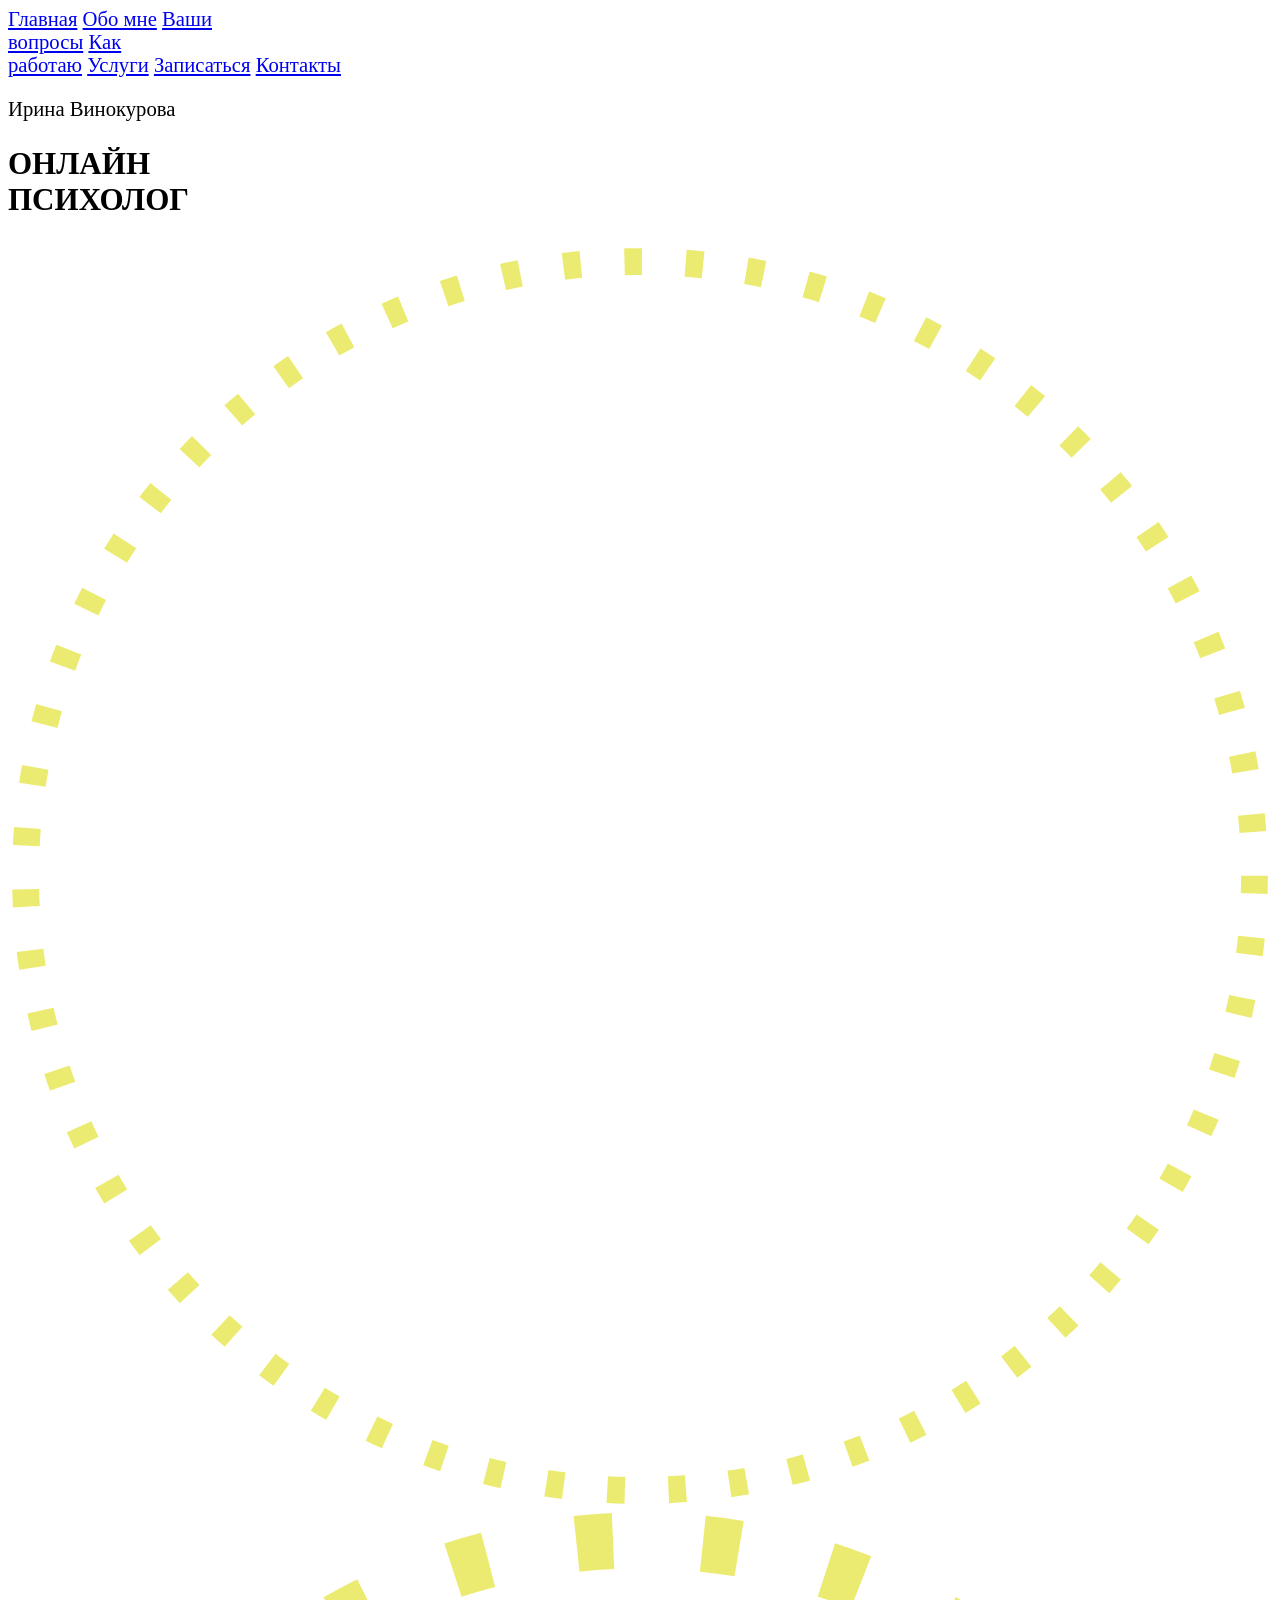
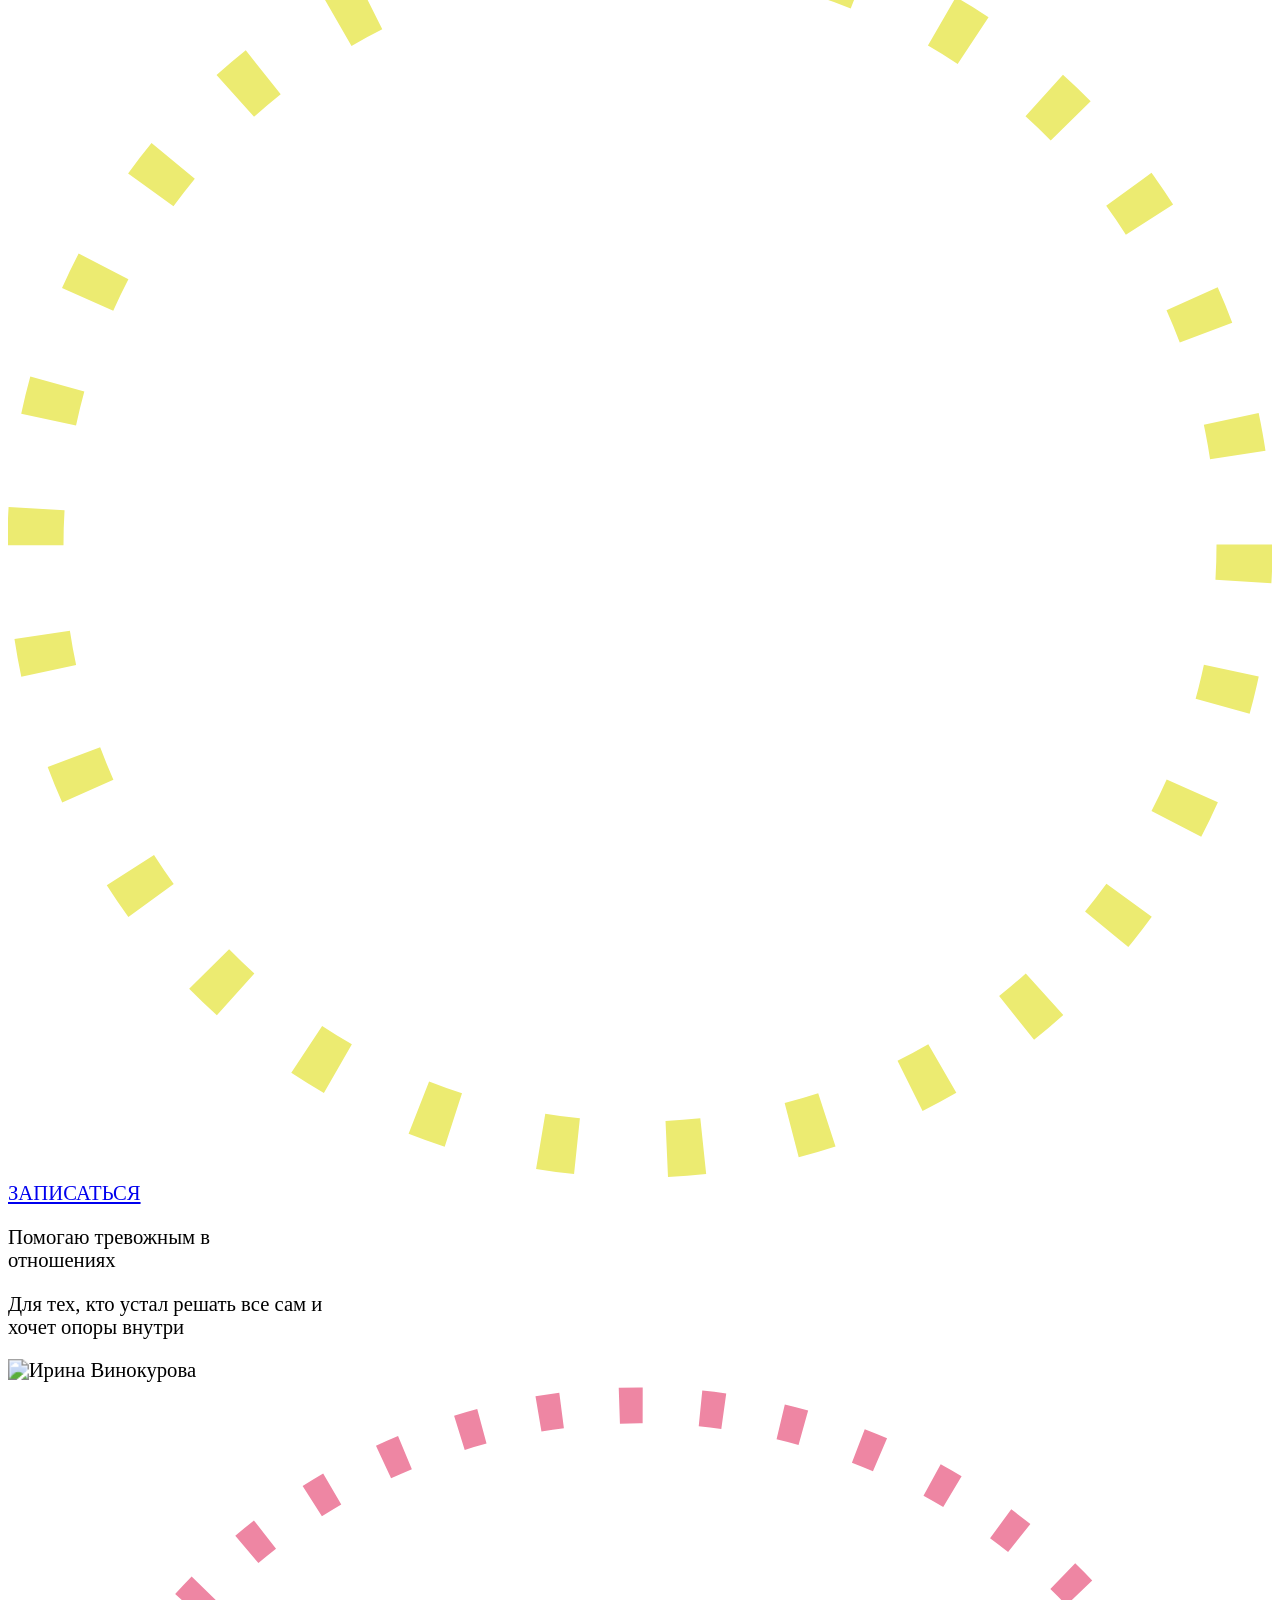
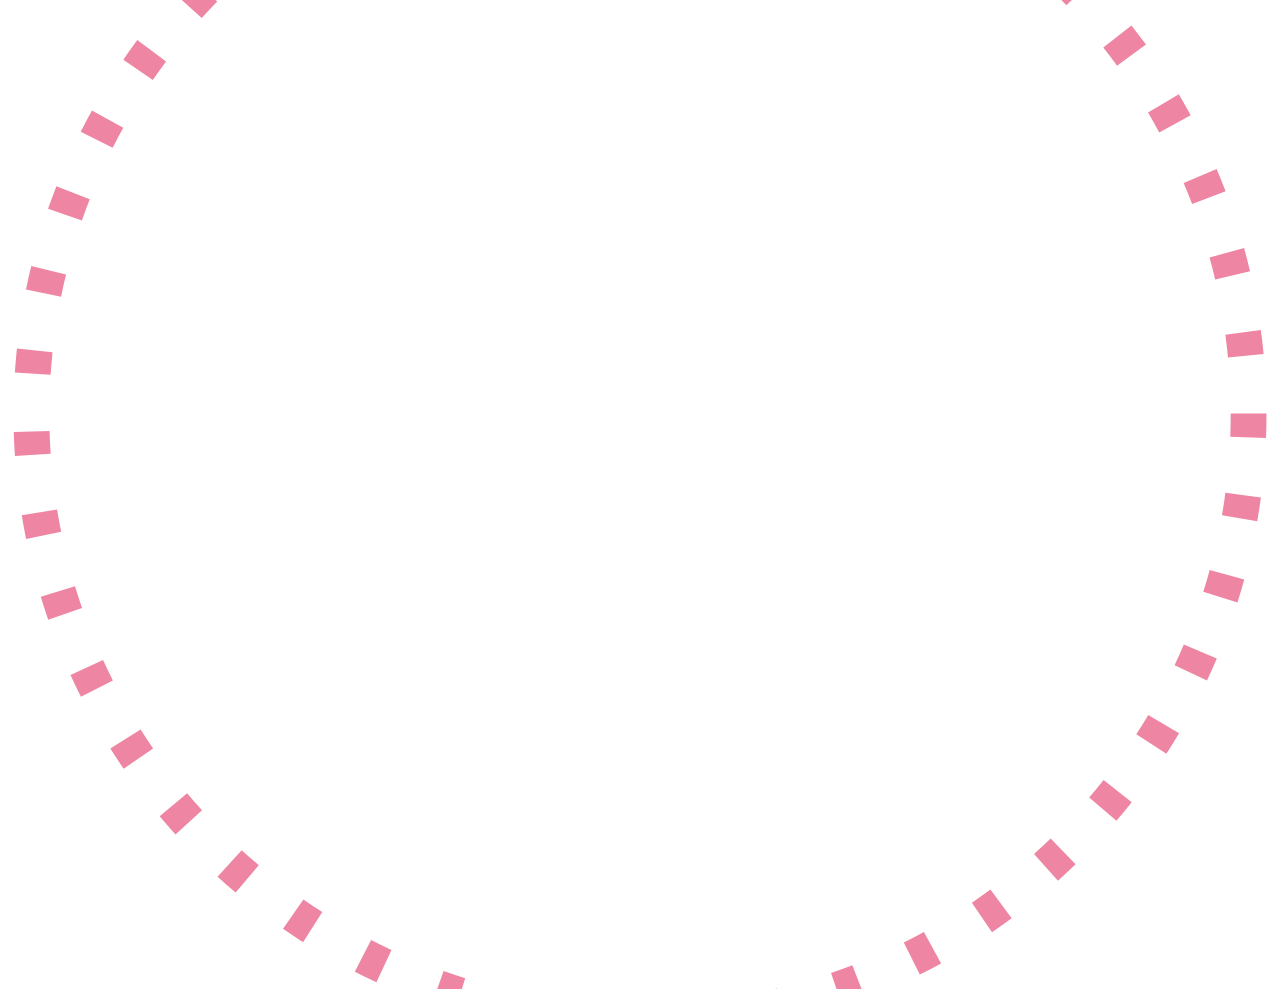
==== site/index.html @ c3d6f5c0 "Fix responsive layout switching with JavaScript" ====
<!DOCTYPE html>
<html lang="ru">
<head>
    <meta charset="UTF-8">
    <meta name="viewport" content="width=device-width, initial-scale=1.0">
    <title>Ирина Винокурова — Онлайн психолог</title>
    <link rel="stylesheet" href="css/style.css">
    <link id="layout-css" rel="stylesheet" href="css/desktop.css">
    <script>
        function setLayout() {
            const currentWidth = window.innerWidth;
            const wrapper = document.querySelector('.body-wrapper');
            const cssLink = document.getElementById('layout-css');
            
            if (currentWidth <= 600) {
                cssLink.href = 'css/mobile.css';
                if (wrapper) {
                    const baseWidth = 318;
                    const scale = currentWidth / baseWidth;
                    wrapper.style.zoom = scale;
                }
            } else {
                cssLink.href = 'css/desktop.css';
                if (wrapper) {
                    const baseWidth = 990;
                    const scale = currentWidth / baseWidth;
                    wrapper.style.zoom = scale;
                }
            }
        }
        window.addEventListener('resize', setLayout);
        window.addEventListener('load', setLayout);
    </script>
</head>
<body>
    <div class="body-wrapper">
            <div class="page-inner">

            <!-- ==================== СЕКЦИЯ 1: ГЛАВНАЯ ==================== -->
            <section class="section section-hero" id="main">
                <div class="hero-line-top"></div>

                <nav class="nav">
                    <a href="#main" class="nav-link">Главная</a>
                    <a href="#about" class="nav-link">Обо мне</a>
                    <a href="#requests" class="nav-link nav-link-two-lines">Ваши<br>вопросы</a>
                    <a href="#approach" class="nav-link nav-link-two-lines">Как<br>работаю</a>
                    <a href="#services" class="nav-link">Услуги</a>
                    <a href="#booking" class="nav-link">Записаться</a>
                    <a href="#contacts" class="nav-link">Контакты</a>
                </nav>

                <div class="hero-line-bottom"></div>

                <p class="name">Ирина Винокурова</p>

                <h1 class="hero-title">
                    ОНЛАЙН <img src="assets/images/heart.png" alt="" class="heart-icon"><br>ПСИХОЛОГ
                </h1>

                <svg class="dashed-circle-big" viewBox="0 0 144 144">
                    <circle cx="72" cy="72" r="70" fill="none" stroke="#ECEB71" stroke-width="3.06" stroke-dasharray="2 4.98"/>
                </svg>
                <svg class="dashed-circle-small" viewBox="0 0 69 69">
                    <circle cx="34.5" cy="34.5" r="33" fill="none" stroke="#ECEB71" stroke-width="3.06" stroke-dasharray="2 4.91"/>
                </svg>

                <a href="#booking" class="btn-circle">
                    <span>ЗАПИСАТЬСЯ</span>
                </a>

                <p class="hero-text hero-text-1">Помогаю тревожным в<br>отношениях</p>
                <p class="hero-text hero-text-2">Для тех, кто устал решать все сам и<br>хочет опоры внутри</p>

                <div class="hero-photo">
                    <img src="assets/images/ava.png" alt="Ирина Винокурова">
                </div>
            </section>

            <!-- ==================== СЕКЦИЯ 2: ОБО МНЕ ==================== -->
            <section class="section section-about" id="about">
                <div class="about-frame"></div>

                <svg class="about-circle-medium" viewBox="0 0 108 108">
                    <circle cx="54" cy="54" r="52" fill="none" stroke="#EE86A3" stroke-width="3.06" stroke-dasharray="2 4.95"/>
                </svg>
                <span class="about-circle-label about-circle-label-1">Супервизия</span>

                <svg class="about-circle-big" viewBox="0 0 144 144">
                    <circle cx="72" cy="72" r="70" fill="none" stroke="#EE86A3" stroke-width="3.06" stroke-dasharray="2 4.98"/>
                </svg>
                <span class="about-circle-label about-circle-label-2">Магистратура</span>

                <svg class="about-circle-small" viewBox="0 0 72 72">
                    <circle cx="36" cy="36" r="34" fill="none" stroke="#EE86A3" stroke-width="3.06" stroke-dasharray="2 4.89"/>
                </svg>
                <span class="about-circle-label about-circle-label-3">Личная<br>терапия</span>

                <h2 class="section-title about-title">ДАВАЙТЕ<br>ЗНАКОМИТЬСЯ</h2>

                <p class="about-text about-text-1">Меня зовут Ирина Винокурова и я практикующий психолог.<br>Мой путь в психологию начался в 2018 году с личного интереса и желания разобраться в себе.</p>
                <p class="about-text about-text-2">Постепенно я поняла, что хочу помогать и другим людям распутывать сложные клубки чувств, мыслей и внутренних конфликтов, которые мешают жить спокойно и полно, опираясь на свое «истинное» я.</p>

                <p class="about-subtitle">ОБРАЗОВАНИЕ</p>
                <div class="about-line about-line-1"></div>
                <p class="about-edu about-edu-1">Магистратура в «Московском институте психоанализа» по профилю:<br>клинико-психологическое консультирование с основами психотерапии</p>
                <div class="about-line about-line-2"></div>
                <p class="about-edu about-edu-2">Супервизия с элементами обучения "Разумная психология с опорой"</p>
                <div class="about-line about-line-3"></div>
                <p class="about-edu about-edu-3">Дополнительно: прохожу регулярную личную терапию</p>
                <div class="about-line about-line-4"></div>

                <div class="about-photo">
                    <img src="assets/images/hand.png" alt="">
                </div>
            </section>

            <!-- ==================== СЕКЦИЯ 3: ВАШИ ЗАПРОСЫ ==================== -->
            <section class="section section-requests" id="requests">
                <div class="requests-photo">
                    <img src="assets/images/sky.png" alt="">
                </div>
                <img src="assets/images/plane.png" alt="" class="requests-plane">

                <h2 class="section-title requests-title">ПОМОГУ ВАМ<br>С ЗАПРОСАМИ</h2>

                <div class="requests-list requests-list-if">
                    <p class="requests-list-title">ЕСЛИ ВЫ:</p>
                    <div class="requests-item"><span class="requests-dot"></span>Испытываете сложности с тем, чтобы говорить "нет"</div>
                    <div class="requests-item"><span class="requests-dot"></span>Чувствуете вину, когда отстаиваете свои интересы</div>
                    <div class="requests-item"><span class="requests-dot"></span>В отношениях теряете себя</div>
                    <div class="requests-item"><span class="requests-dot"></span>Не можете понять свои желания и потребности</div>
                    <div class="requests-item"><span class="requests-dot"></span>Зацикливаетесь на мыслях</div>
                    <div class="requests-item"><span class="requests-dot"></span>Не можете перестать думать о разных вещах</div>
                    <div class="requests-item"><span class="requests-dot"></span>Не отпускает тревога даже, когда все вроде "спокойно"</div>
                    <div class="requests-item"><span class="requests-dot"></span>У вас были случаи панических атак \ боязни открытых пространств и толп</div>
                    <div class="requests-item"><span class="requests-dot"></span>Приступы страха и удушья в метро, перед важными событиями</div>
                </div>

                <div class="requests-list requests-list-help">
                    <p class="requests-list-title">Я ПОМОГУ ВАМ:</p>
                    <div class="requests-item"><span class="requests-dot"></span>Понять, где проходят ваши границы</div>
                    <div class="requests-item"><span class="requests-dot"></span>Покажу, как защищать их без чувства вины</div>
                    <div class="requests-item"><span class="requests-dot"></span>Разберём сложные ситуации в отношениях, чтобы было легче решать их в будущем</div>
                    <div class="requests-item"><span class="requests-dot"></span>Снизить уровень тревоги</div>
                    <div class="requests-item"><span class="requests-dot"></span>Перестать застревать в мыслях</div>
                    <div class="requests-item"><span class="requests-dot"></span>Почувствовать больше спокойствия и опоры</div>
                </div>
            </section>

            <!-- ==================== СЕКЦИЯ 4: КАК РАБОТАЮ ==================== -->
            <section class="section section-approach" id="approach">
                <div class="approach-frame"></div>

                <h2 class="section-title approach-title">КАК Я РАБОТАЮ:<br>ПОДХОД, ЭТИКА</h2>

                <p class="approach-text approach-text-1">Можно записаться на консультацию, даже не имея конкретного запроса. Можете просто описать своими словами, что с вами происходит - в дальнейшем это поможет оформить четкий запрос, с котормя смогу вам помочь.</p>
                <p class="approach-text approach-text-2">В терапии мы разбираем только то, что вы готовы принести на встречу. Учимся замечать свои чувства и потребности, а также находим, в каких точках жизненных трудностей вы теряетесь, чтобы найти путь к адаптивных реакциям и действиям и постепенно вернуть вам опору на себя.</p>
                <p class="approach-text approach-text-3">Бережно отношусь к чувствам и создаю безопасное пространство, где можно говорить открыто и без страха быть осуждённым. Придерживаюсь этического кодекса психолога.<br>Использую полимодальный подход, который совмещает в себя разные направления:</p>

                <div class="approach-pills">
                    <div class="pill">Когнитивно-поведенческая терапия</div>
                    <div class="pill">Майндфулнесс</div>
                    <div class="pill">Схематерапия</div>
                    <div class="pill">Телесная терапия</div>
                </div>

                <svg class="approach-circle-small" viewBox="0 0 126 126">
                    <circle cx="63" cy="63" r="61" fill="none" stroke="#EE86A3" stroke-width="3.06" stroke-dasharray="2 4.97"/>
                </svg>
                <svg class="approach-circle-big" viewBox="0 0 252 252">
                    <circle cx="126" cy="126" r="124" fill="none" stroke="#EE86A3" stroke-width="3.06" stroke-dasharray="2 5.02"/>
                </svg>
                <svg class="approach-circle-medium" viewBox="0 0 162 162">
                    <circle cx="81" cy="81" r="79" fill="none" stroke="#EE86A3" stroke-width="3.06" stroke-dasharray="2 4.99"/>
                </svg>

                <div class="approach-photo">
                    <img src="assets/images/hugs.png" alt="">
                </div>
            </section>

            <!-- ==================== СЕКЦИЯ 5: УСЛУГИ ==================== -->
            <section class="section section-services" id="services">
                <h2 class="section-title services-title">МОИ УСЛУГИ<br>индивидуальные консультации</h2>

                <div class="services-cards">
                    <div class="service-card">
                        <p class="service-label">Стоимость</p>
                        <p class="service-value">2000 руб</p>
                    </div>
                    <div class="service-card">
                        <p class="service-label">Продолжительность</p>
                        <p class="service-value">60 минут</p>
                    </div>
                    <div class="service-card">
                        <p class="service-label">Частота</p>
                        <p class="service-value">1 раз в<br>неделю</p>
                    </div>
                </div>
            </section>

            <!-- ==================== СЕКЦИЯ 6: ЗАПИСАТЬСЯ ==================== -->
            <section class="section section-booking" id="booking">
                <h2 class="section-title booking-title">ЗАПИСЫВАЙТЕСЬ<br>НА КОНСУЛЬТАЦИЮ</h2>

                <p class="booking-text">Можно связаться со мной через данные сервисы и<br>записаться на удобный день и время:</p>

                <a href="https://t.me/ira_maemi" target="_blank" class="booking-circle booking-circle-left">
                    <svg class="booking-circle-svg" viewBox="0 0 90 90">
                        <circle cx="45" cy="45" r="43" fill="none" stroke="#EE86A3" stroke-width="3.06" stroke-dasharray="2 4.93"></circle>
                    </svg>
                    <span class="booking-circle-text">Telegram</span>
                    <img src="assets/images/Telegram.png" alt="Telegram" class="booking-circle-icon">
                </a>

                <a href="https://www.avito.ru/kaluga/predlozheniya_uslug/psiholog_onlayn._rabota_s_granitsami_i_otnosheniyami_7978698008" target="_blank" class="booking-circle booking-circle-right">
                    <svg class="booking-circle-svg" viewBox="0 0 90 90">
                        <circle cx="45" cy="45" r="43" fill="none" stroke="#EE86A3" stroke-width="3.06" stroke-dasharray="2 4.93"></circle>
                    </svg>
                    <span class="booking-circle-text">Авито</span>
                    <img src="assets/images/авито.png" alt="Авито" class="booking-circle-icon">
                </a>

                <div class="booking-photo">
                    <img src="assets/images/circle.png" alt="">
                </div>
            </section>

        </div>

        <!-- ==================== СЕКЦИЯ 7: КОНТАКТЫ ==================== -->
        <section class="section section-contacts" id="contacts">
            <h2 class="section-title contacts-title">КОНТАКТЫ</h2>

            <a href="https://t.me/ira_maemi" target="_blank" class="contact-pill">Telegram</a>
            <a href="https://www.avito.ru/kaluga/predlozheniya_uslug/psiholog_onlayn._rabota_s_granitsami_i_otnosheniyami_7978698008" target="_blank" class="contact-pill">Авито</a>
            <a href="https://www.b17.ru/id1115224/" target="_blank" class="contact-pill">Б17</a>

            <p class="contacts-text">Я готова помочь вам найти путь для преодоления ваших<br>затруднений и ответить на все возникающие вопросы. Начните<br>менять вашу жизнь к лучшему уже сегодня.</p>
        </section>

    </div>
</body>
</html>
---- site/css/desktop.css ----
@media screen and (min-width: 601px) {
/* ==================== ШРИФТЫ ==================== */
@font-face {
  font-family: 'Bonche';
  src: url('../assets/fonts/Bonche-Light.otf') format('opentype');
  font-weight: 300;
  font-style: normal;
}

@font-face {
  font-family: 'AA Stetica';
  src: url('../assets/fonts/AA Stetica Regular.otf') format('opentype');
  font-weight: 400;
  font-style: normal;
}

@font-face {
  font-family: 'AA Stetica';
  src: url('../assets/fonts/AA Stetica Bold.otf') format('opentype');
  font-weight: 700;
  font-style: normal;
}

/* ==================== CSS-ПЕРЕМЕННЫЕ ==================== */
:root {
  --mod: 66px;
  --micro: 18px;
  --line: 18px;

  --bg-body: #eee9e3;
  --bg-inner: #FCFBF9;
  --text-primary: #1F1E1C;
  --text-secondary: #c7beb0;
  --text-white: #FCFBF9;
  --text-on-green: #282E2C;
  --pink: #EE86A3;
  --green: #ECEB71;
  --gray-line: #eee9e3;

  --radius: 36px;
}

/* ==================== БАЗОВЫЕ СТИЛИ ==================== */
* {
  margin: 0;
  padding: 0;
  box-sizing: border-box;
}

html {
  scroll-behavior: smooth;
}

body {
  font-family: 'AA Stetica', sans-serif;
  color: var(--text-primary);
  background: var(--bg-body);
  margin: 0;
  display: flex;
  justify-content: center;
}

/* ==================== ОБЩИЕ КОНТЕЙНЕРЫ ==================== */
.body-wrapper {
  width: 990px;
  background: var(--bg-body);
  position: relative;
  padding: 0 calc(var(--mod));
  box-sizing: border-box;
  margin: 0 auto;
}

.page-inner {
  background: var(--bg-inner);
  border-radius: var(--radius);
  position: relative;
  width: 858px;
  overflow: hidden;
}

/* ==================== ОБЩИЕ ЭЛЕМЕНТЫ ==================== */
.section {
  position: relative;
  width: 100%;
}

.section-title {
  font-family: 'Bonche', sans-serif;
  font-weight: 300;
  color: var(--text-primary);
  line-height: 1.15;
}

/* ==================== СЕКЦИЯ 1: ГЛАВНАЯ ==================== */
.section-hero {
  height: 540px;
}

/* Полоски */
.hero-line-top {
  position: absolute;
  top: 18px;
  left: 18px;
  width: 492px;
  height: 1.8px;
  background: var(--gray-line);
}

.hero-line-bottom {
  position: absolute;
  top: 54px;
  left: 18px;
  width: 492px;
  height: 1.8px;
  background: #eee9e3;
}

/* Навигация */
.nav {
  position: absolute;
  top: 18px;
  left: 18px;
  width: 420px;
  height: 36px;
  display: flex;
  align-items: center;
  justify-content: space-between;
  padding: 0 12px;
}

.nav-link {
  font-family: 'AA Stetica', sans-serif;
  font-size: 10px;
  color: var(--text-primary);
  text-decoration: none;
  text-align: center;
  line-height: 1.3;
  transition: opacity 0.3s;
}

.nav-link:hover {
  opacity: 0.7;
}

.nav-link-two-lines {
  font-size: 9px;
  line-height: 1.2;
}

/* Имя */
.name {
  position: absolute;
  top: 135px;
  left: 18px;
  font-family: 'AA Stetica', sans-serif;
  font-size: 18px;
  color: var(--text-secondary);
}

/* Заголовок */
.hero-title {
  position: absolute;
  top: 162px;
  left: 18px;
  font-family: 'Bonche', sans-serif;
  font-size: 57px;
  font-weight: 300;
  line-height: 1.1;
  color: var(--text-primary);
  letter-spacing: 2px;
}

.heart-icon {
  width: 14px;
  height: auto;
  display: inline-block;
  vertical-align: middle;
  margin: 0 4px;
  transform: translateX(-9px);
}

/* Пунктирные круги */
.dashed-circle-big {
  position: absolute;
  width: 144px;
  height: 144px;
  left: 111px;
  top: 315px;
}

.dashed-circle-small {
  position: absolute;
  width: 69px;
  height: 69px;
  left: 210px;
  top: 405px;
}

/* Кнопка ЗАПИСАТЬСЯ */
.btn-circle {
  position: absolute;
  width: 108px;
  height: 108px;
  background: var(--pink);
  border-radius: 50%;
  display: flex;
  align-items: center;
  justify-content: center;
  text-decoration: none;
  left: 18px;
  top: 414px;
  transition: transform 0.3s;
}

.btn-circle:hover {
  transform: scale(1.05);
}

.btn-circle span {
  font-family: 'AA Stetica', sans-serif;
  font-size: 12px;
  color: var(--text-white);
  text-align: center;
  letter-spacing: 1px;
}

/* Тексты справа */
.hero-text {
  position: absolute;
  right: 402px;
  font-family: 'AA Stetica', sans-serif;
  font-size: 12px;
  line-height: 1.5;
  color: var(--text-primary);
  text-align: right;
}

.hero-text-1 {
  top: 432px;
  right: 438px;
}

.hero-text-2 {
  top: 486px;
  right: 438px;
}

/* Фото */
.hero-photo {
  position: absolute;
  right: 18px;
  top: 18px;
  width: 402px;
  height: 504px;
  border-radius: var(--radius);
  overflow: hidden;
}

.hero-photo img {
  width: 100%;
  height: 100%;
  object-fit: cover;
}

/* ==================== СЕКЦИЯ 2: ОБО МНЕ ==================== */
.section-about {
  height: 539.6px;
}

/* Рамка секции */
.about-frame {
  position: absolute;
  top: 0;
  left: 18px;
  width: 822px;
  height: 540px;
  border: 3.6px solid var(--green);
  border-radius: var(--radius);
  pointer-events: none;
  z-index: 1;
}

/* Пунктирные круги слева */
.about-circle-medium {
  position: absolute;
  width: 108px;
  height: 108px;
  left: 39px;
  top: 198px;
}

.about-circle-big {
  position: absolute;
  width: 144px;
  height: 144px;
  left: 69px;
  top: 279px;
}

.about-circle-small {
  position: absolute;
  width: 72px;
  height: 72px;
  left: 68px;
  top: 400.5px;
}

.about-circle-label {
  position: absolute;
  font-family: 'AA Stetica', sans-serif;
  font-size: 11px;
  color: var(--text-primary);
  text-align: center;
  line-height: 1.3;
}

.about-circle-label-1 {
  left: 63px;
  top: 245px;
}

.about-circle-label-2 {
  left: 103px;
  top: 344px;
}

.about-circle-label-3 {
  left: 83px;
  top: 422.5px;
}

/* Заголовок */
.about-title {
  position: absolute;
  top: 45px;
  left: 237px;
  font-size: 45px;
}

/* Тексты */
.about-text {
  position: absolute;
  left: 237px;
  width: 420px;
  font-family: 'AA Stetica', sans-serif;
  font-size: 12px;
  line-height: 1.5;
  color: var(--text-primary);
}

.about-text-1 {
  top: 180px;
}

.about-text-2 {
  top: 252px;
}

/* Образование */
.about-subtitle {
  position: absolute;
  left: 237px;
  top: 364px;
  font-family: 'AA Stetica', sans-serif;
  font-size: 18px;
  color: var(--text-secondary);
}

.about-line {
  position: absolute;
  left: 237px;
  width: 402px;
  height: 1.8px;
  background: var(--gray-line);
}

.about-line-1 { top: 391px; }
.about-line-2 { top: 436px; }
.about-line-3 { top: 463px; }
.about-line-4 { top: 490px; }

.about-edu {
  position: absolute;
  left: 237px;
  width: 420px;
  font-family: 'AA Stetica', sans-serif;
  font-size: 11px;
  line-height: 1.5;
  color: var(--text-primary);
}

.about-edu-1 { top: 397px; }
.about-edu-2 { top: 442px; }
.about-edu-3 { top: 469px; }

/* Фото руки */
.about-photo {
  position: absolute;
  right: 32px;
  top: 245px;
  width: 199px;
  height: 291px;
  border-bottom-right-radius: 36px;
}

.about-photo img {
  width: 100%;
  height: 100%;
  object-fit: contain;
}

/* ==================== СЕКЦИЯ 3: ВАШИ ЗАПРОСЫ ==================== */
.section-requests {
  height: 540px;
}

/* Фото неба */
.requests-photo {
  position: absolute;
  left: 18px;
  top: 18px;
  width: auto;
  height: 504px;
}


.requests-photo img {
  width: auto;
  height: 504px;
  border-radius: 36px 0 0 36px;
  display: block;
}

.requests-plane {
  position: absolute;
  left: 132px;
  top: 126px;
  width: 264px;
  height: 264px;
  object-fit: contain;
  z-index: 2;
}

/* Заголовок */
.requests-title {
  position: absolute;
  top: 27px;
  right: 18px;
  font-size: 45px;
  line-height: 1.15;
  width: 420px;
}

/* Списки */
.requests-list {
  position: absolute;
  right: 18px;
  width: 420px;
}

.requests-list-if {
  top: 153px;
}

.requests-list-help {
  top: 360px;
}

.requests-list-title {
  font-family: 'AA Stetica', sans-serif;
  font-size: 12px;
  font-weight: 400;
  color: var(--text-primary);
  margin-bottom: 8px;
}

.requests-item {
  font-family: 'AA Stetica', sans-serif;
  font-size: 11px;
  line-height: 1.6;
  color: var(--text-primary);
  display: flex;
  align-items: flex-start;
  gap: 8px;
}

.requests-dot {
  width: 3.6px;
  height: 3.6px;
  background: var(--pink);
  border-radius: 50%;
  flex-shrink: 0;
  margin-top: 6px;
}

/* ==================== СЕКЦИЯ 4: КАК РАБОТАЮ ==================== */
.section-approach {
  height: 540px;
}

/* Рамка */
.approach-frame {
  position: absolute;
  top: 0;
  left: 18px;
  width: 822px;
  height: 100%;
  border: 3.6px solid var(--green);
  border-radius: var(--radius);
  pointer-events: none;
}

/* Заголовок */
.approach-title {
  position: absolute;
  top: 45px;
  left: 45px;
  font-size: 45px;
  line-height: 1.15;
}

/* Тексты */
.approach-text {
  position: absolute;
  left: 45px;
  width: 450px;
  font-family: 'AA Stetica', sans-serif;
  font-size: 11px;
  line-height: 1.5;
  color: var(--text-primary);
}

.approach-text-1 { top: 189px; }
.approach-text-2 { top: 261px; }
.approach-text-3 { top: 351px; }

/* Овалы */
.approach-pills {
  position: absolute;
  left: 45px;
  top: 441px;
  display: flex;
  flex-wrap: wrap;
  gap: 8px;
  width: 420px;
}

.pill {
  background: var(--pink);
  color: var(--text-white);
  font-family: 'AA Stetica', sans-serif;
  font-size: 11px;
  padding: 8px 16px;
  border-radius: 20px;
  text-align: center;
  white-space: nowrap;
}

/* Пунктирные круги справа */
.approach-circle-small {
  position: absolute;
  width: 126px;
  height: 126px;
  right: 216px;
  top: 84px;
}

.approach-circle-big {
  position: absolute;
  width: 252px;
  height: 252px;
  right: 45px;
  top: 120px;
}

.approach-circle-medium {
  position: absolute;
  width: 162px;
  height: 162px;
  right: 207px;
  top: 270px;
}

/* Фото */
.approach-photo {
  position: absolute;
  right: 54px;
  top: 243px;
  width: 234px;
  height: 306px;
}

.approach-photo img {
  width: 100%;
  height: 100%;
  object-fit: contain;
}

/* ==================== СЕКЦИЯ 5: УСЛУГИ ==================== */
.section-services {
  height: 360px;
  text-align: center;
}

/* Заголовок */
.services-title {
  font-size: 45px;
  line-height: 1.15;
  padding-top: 36px;
}

/* Карточки */
.services-cards {
  display: flex;
  justify-content: center;
  gap: 18px;
  margin-top: 36px;
  padding: 0 66px;
}

.service-card {
  background: var(--green);
  border-radius: var(--radius);
  width: 231px;
  height: 144px;
  display: flex;
  flex-direction: column;
  align-items: center;
  justify-content: center;
  padding: 18px;
}

.service-label {
  font-family: 'AA Stetica', sans-serif;
  font-size: 18px;
  line-height: 27px;
  color: var(--text-on-green);
  margin-bottom: 4px;
}

.service-value {
  font-family: 'AA Stetica', sans-serif;
  font-size: 18px;
  font-weight: bold;
  color: var(--text-on-green);
  line-height: 27px;
}

/* ==================== СЕКЦИЯ 6: ЗАПИСАТЬСЯ ==================== */
.section-booking {
  height: 360px;
}

/* Заголовок */
.booking-title {
  position: absolute;
  top: 54px;
  left: 36px;
  font-size: 45px;
  line-height: 1.15;
}

/* Текст */
.booking-text {
  position: absolute;
  top: 171px;
  left: 36px;
  width: 300px;
  font-family: 'AA Stetica', sans-serif;
  font-size: 12px;
  line-height: 1.5;
  color: var(--text-primary);
}

/* Круги-ссылки */
.booking-circle {
  position: absolute;
  width: 90px;
  height: 90px;
  display: flex;
  align-items: center;
  justify-content: center;
  text-decoration: none;
  bottom: 27px;
  transition: transform 0.3s;
}

.booking-circle:hover {
  transform: scale(1.05);
}

.booking-circle-svg {
  position: absolute;
  width: 100%;
  height: 100%;
  top: 0;
  left: 0;
}

.booking-circle-text {
  font-family: 'AA Stetica', sans-serif;
  font-size: 11px;
  color: var(--text-primary);
  z-index: 1;
  margin-right: 4px;
}

.booking-circle-icon {
  width: 18px;
  height: 18px;
  z-index: 1;
}

.booking-circle-left {
  left: 33px;
}

.booking-circle-right {
  left: 147px;
}

/* Фото */
.booking-photo {
  position: absolute;
  right: 18px;
  bottom: 9px;
  width: 342px;
  height: 342px;
  border-radius: 50%;
  overflow: hidden;
}

.booking-photo img {
  width: 100%;
  height: 100%;
  object-fit: cover;
}

/* ==================== СЕКЦИЯ 7: КОНТАКТЫ ==================== */
.section-contacts {
  height: 360px;
  text-align: center;
  padding-top: 45px;
  background: var(--bg-body);
}

/* Заголовок */
.contacts-title {
  font-size: 45px;
  line-height: 1.15;
  margin-bottom: 18px;
}

/* Овалы-ссылки */
.contact-pill {
  display: block;
  background: var(--pink);
  color: var(--text-white);
  font-family: 'AA Stetica', sans-serif;
  font-size: 18px;
  text-decoration: none;
  padding: 8px 48px;
  border-radius: 20px;
  margin: 18px auto;
  transition: transform 0.3s;
  width: 267px;
}

.contact-pill:hover {
  transform: scale(1.05);
}

/* Заключительный текст */
.contacts-text {
  font-family: 'AA Stetica', sans-serif;
  font-size: 11px;
  line-height: 1.5;
  color: var(--text-primary);
  margin-top: 18px;
  padding: 0 198px;
}
}
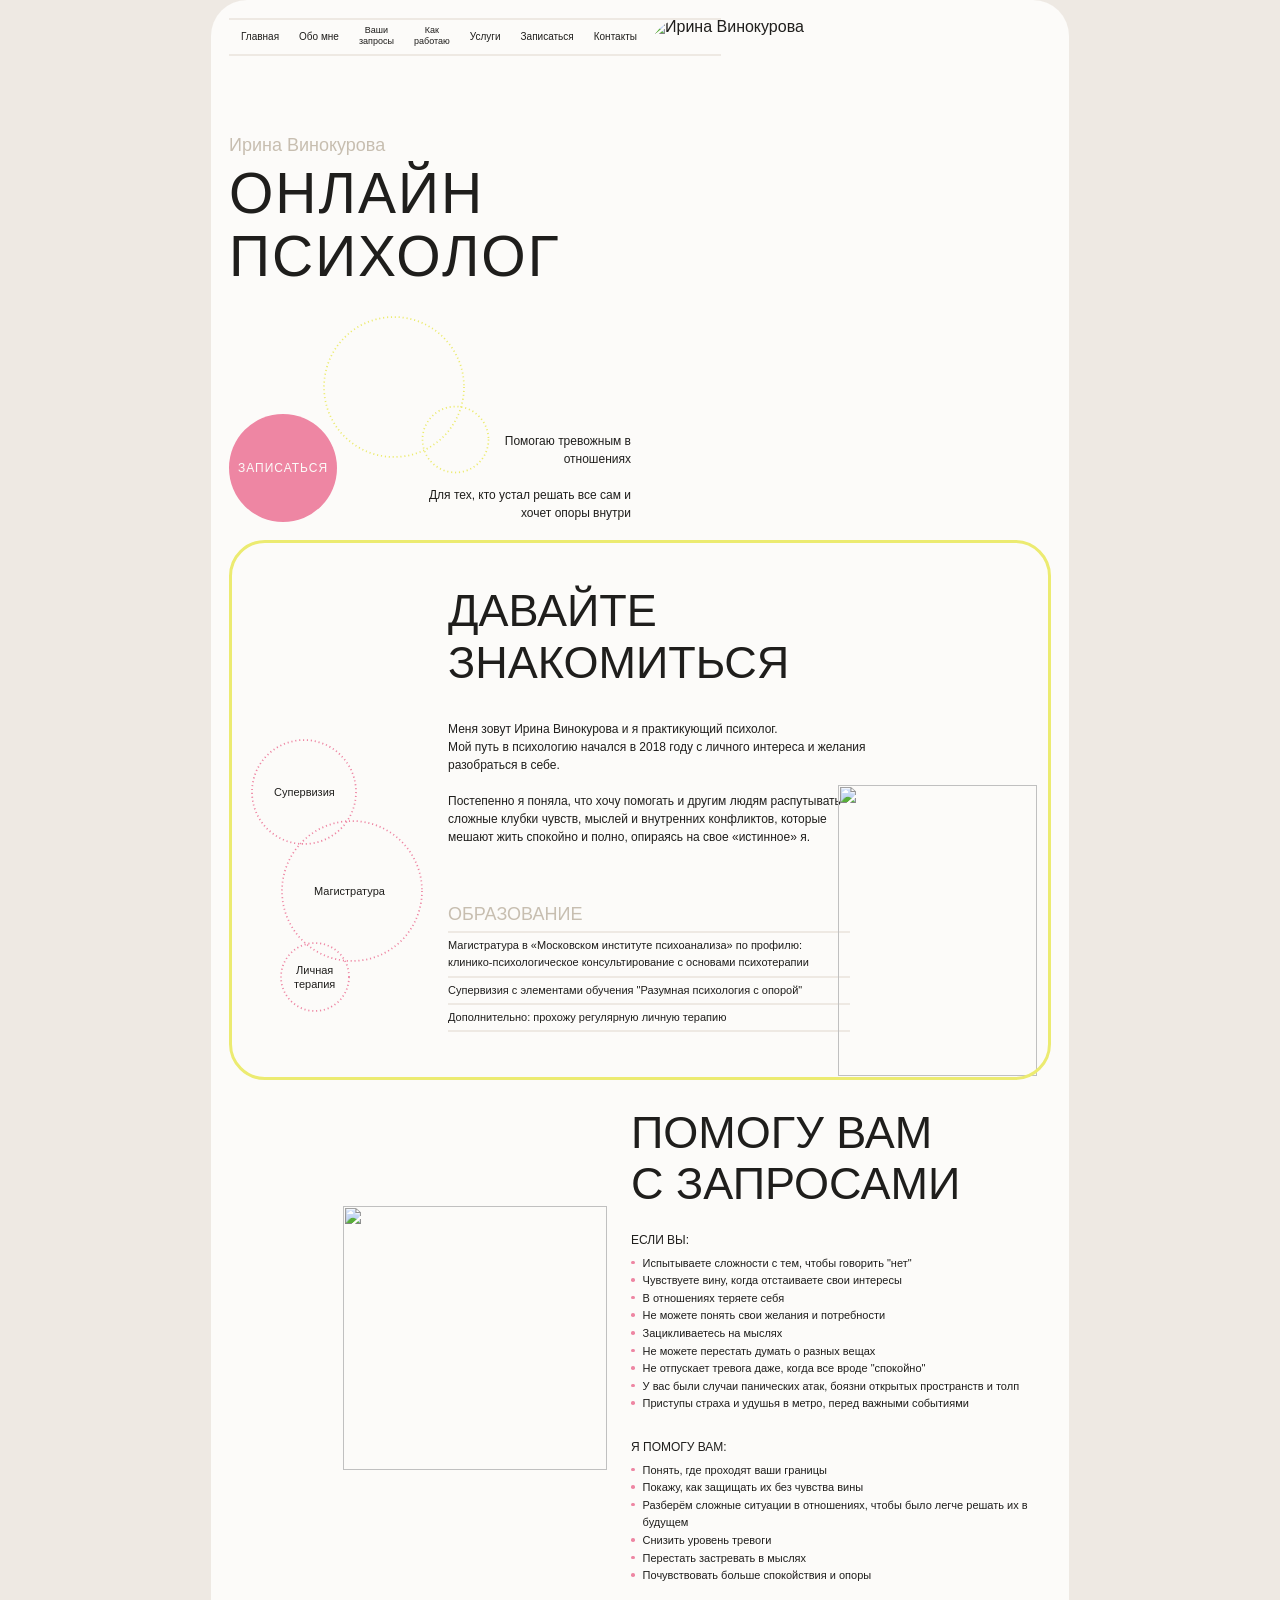
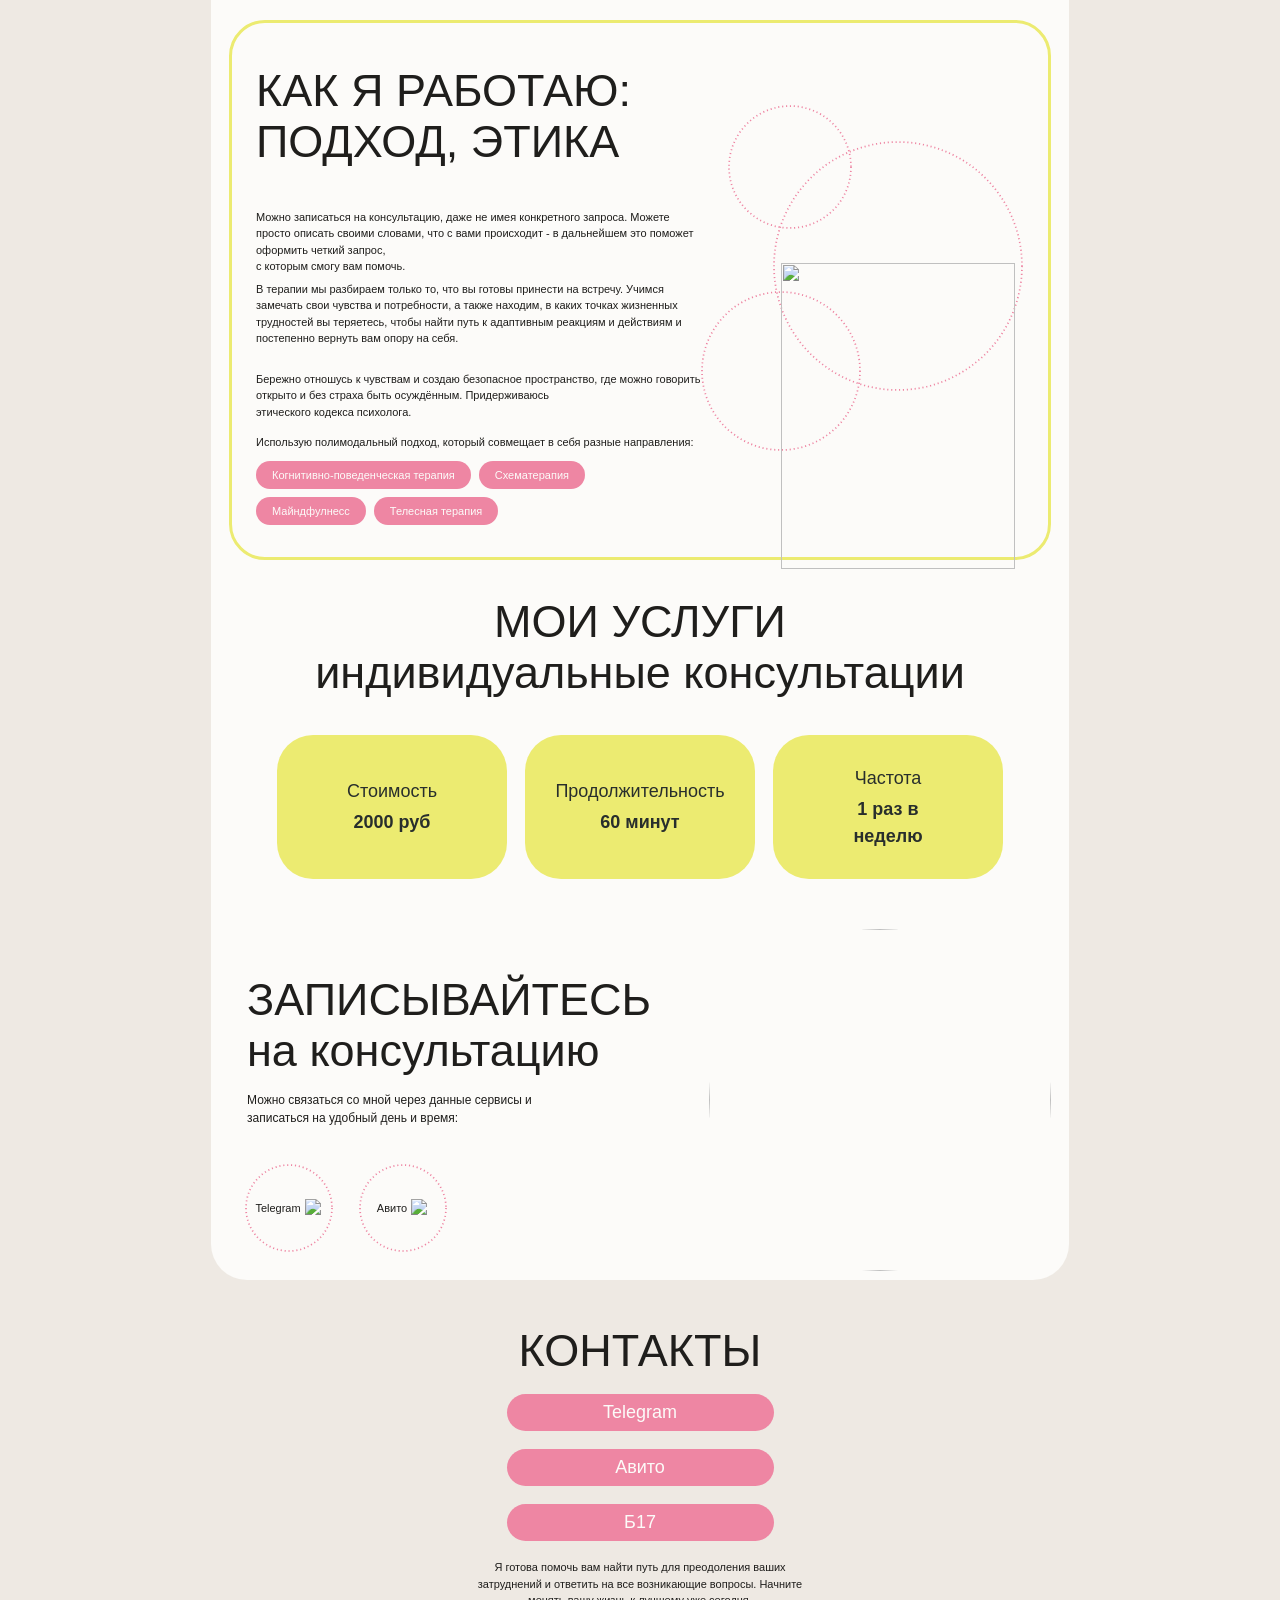
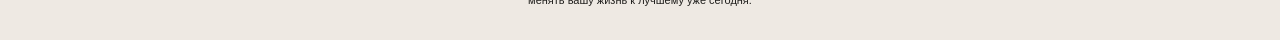
==== commit 40433416: "Unlock the desktop version + fixes" ====
--- a/site/index.html
+++ b/site/index.html
@@ -5,32 +5,8 @@
     <meta name="viewport" content="width=device-width, initial-scale=1.0">
     <title>Ирина Винокурова — Онлайн психолог</title>
     <link rel="stylesheet" href="css/style.css">
-    <link id="layout-css" rel="stylesheet" href="css/desktop.css">
-    <script>
-        function setLayout() {
-            const currentWidth = window.innerWidth;
-            const wrapper = document.querySelector('.body-wrapper');
-            const cssLink = document.getElementById('layout-css');
-            
-            if (currentWidth <= 600) {
-                cssLink.href = 'css/mobile.css';
-                if (wrapper) {
-                    const baseWidth = 318;
-                    const scale = currentWidth / baseWidth;
-                    wrapper.style.zoom = scale;
-                }
-            } else {
-                cssLink.href = 'css/desktop.css';
-                if (wrapper) {
-                    const baseWidth = 990;
-                    const scale = currentWidth / baseWidth;
-                    wrapper.style.zoom = scale;
-                }
-            }
-        }
-        window.addEventListener('resize', setLayout);
-        window.addEventListener('load', setLayout);
-    </script>
+    <link rel="stylesheet" href="css/mobile.css" media="(max-width: 989px)">
+    <link rel="stylesheet" href="css/desktop.css" media="(min-width: 990px)">
 </head>
 <body>
     <div class="body-wrapper">
@@ -43,7 +19,7 @@
                 <nav class="nav">
                     <a href="#main" class="nav-link">Главная</a>
                     <a href="#about" class="nav-link">Обо мне</a>
-                    <a href="#requests" class="nav-link nav-link-two-lines">Ваши<br>вопросы</a>
+                    <a href="#requests" class="nav-link nav-link-two-lines">Ваши<br>запросы</a>
                     <a href="#approach" class="nav-link nav-link-two-lines">Как<br>работаю</a>
                     <a href="#services" class="nav-link">Услуги</a>
                     <a href="#booking" class="nav-link">Записаться</a>
@@ -59,10 +35,10 @@
                 </h1>
 
                 <svg class="dashed-circle-big" viewBox="0 0 144 144">
-                    <circle cx="72" cy="72" r="70" fill="none" stroke="#ECEB71" stroke-width="3.06" stroke-dasharray="2 4.98"/>
+                    <circle cx="72" cy="72" r="70" fill="none" stroke="#ECEB71" stroke-width="1.75" stroke-dasharray="1.14 2.79" vector-effect="non-scaling-stroke"/>
                 </svg>
                 <svg class="dashed-circle-small" viewBox="0 0 69 69">
-                    <circle cx="34.5" cy="34.5" r="33" fill="none" stroke="#ECEB71" stroke-width="3.06" stroke-dasharray="2 4.91"/>
+                    <circle cx="34.5" cy="34.5" r="33" fill="none" stroke="#ECEB71" stroke-width="1.75" stroke-dasharray="1.14 2.79" vector-effect="non-scaling-stroke"/>
                 </svg>
 
                 <a href="#booking" class="btn-circle">
@@ -82,17 +58,17 @@
                 <div class="about-frame"></div>
 
                 <svg class="about-circle-medium" viewBox="0 0 108 108">
-                    <circle cx="54" cy="54" r="52" fill="none" stroke="#EE86A3" stroke-width="3.06" stroke-dasharray="2 4.95"/>
+                    <circle cx="54" cy="54" r="52" fill="none" stroke="#EE86A3" stroke-width="1.75" stroke-dasharray="1.14 2.79" vector-effect="non-scaling-stroke"/>
                 </svg>
                 <span class="about-circle-label about-circle-label-1">Супервизия</span>
 
                 <svg class="about-circle-big" viewBox="0 0 144 144">
-                    <circle cx="72" cy="72" r="70" fill="none" stroke="#EE86A3" stroke-width="3.06" stroke-dasharray="2 4.98"/>
+                    <circle cx="72" cy="72" r="70" fill="none" stroke="#EE86A3" stroke-width="1.75" stroke-dasharray="1.14 2.79" vector-effect="non-scaling-stroke"/>
                 </svg>
                 <span class="about-circle-label about-circle-label-2">Магистратура</span>
 
                 <svg class="about-circle-small" viewBox="0 0 72 72">
-                    <circle cx="36" cy="36" r="34" fill="none" stroke="#EE86A3" stroke-width="3.06" stroke-dasharray="2 4.89"/>
+                    <circle cx="36" cy="36" r="34" fill="none" stroke="#EE86A3" stroke-width="1.75" stroke-dasharray="1.14 2.79" vector-effect="non-scaling-stroke"/>
                 </svg>
                 <span class="about-circle-label about-circle-label-3">Личная<br>терапия</span>
 
@@ -133,7 +109,7 @@
                     <div class="requests-item"><span class="requests-dot"></span>Зацикливаетесь на мыслях</div>
                     <div class="requests-item"><span class="requests-dot"></span>Не можете перестать думать о разных вещах</div>
                     <div class="requests-item"><span class="requests-dot"></span>Не отпускает тревога даже, когда все вроде "спокойно"</div>
-                    <div class="requests-item"><span class="requests-dot"></span>У вас были случаи панических атак \ боязни открытых пространств и толп</div>
+                    <div class="requests-item"><span class="requests-dot"></span>У вас были случаи панических атак, боязни открытых пространств и толп</div>
                     <div class="requests-item"><span class="requests-dot"></span>Приступы страха и удушья в метро, перед важными событиями</div>
                 </div>
 
@@ -154,25 +130,26 @@
 
                 <h2 class="section-title approach-title">КАК Я РАБОТАЮ:<br>ПОДХОД, ЭТИКА</h2>
 
-                <p class="approach-text approach-text-1">Можно записаться на консультацию, даже не имея конкретного запроса. Можете просто описать своими словами, что с вами происходит - в дальнейшем это поможет оформить четкий запрос, с котормя смогу вам помочь.</p>
-                <p class="approach-text approach-text-2">В терапии мы разбираем только то, что вы готовы принести на встречу. Учимся замечать свои чувства и потребности, а также находим, в каких точках жизненных трудностей вы теряетесь, чтобы найти путь к адаптивных реакциям и действиям и постепенно вернуть вам опору на себя.</p>
-                <p class="approach-text approach-text-3">Бережно отношусь к чувствам и создаю безопасное пространство, где можно говорить открыто и без страха быть осуждённым. Придерживаюсь этического кодекса психолога.<br>Использую полимодальный подход, который совмещает в себя разные направления:</p>
+                <p class="approach-text approach-text-1">Можно записаться на консультацию, даже не имея конкретного запроса. Можете просто описать своими словами, что с вами происходит - в дальнейшем это поможет оформить четкий запрос,<br>с которым смогу вам помочь.</p>
+                <p class="approach-text approach-text-2">В терапии мы разбираем только то, что вы готовы принести на встречу. Учимся замечать свои чувства и потребности, а также находим, в каких точках жизненных трудностей вы теряетесь, чтобы найти путь к адаптивным реакциям и действиям и постепенно вернуть вам опору на себя.</p>
+                <p class="approach-text approach-text-3">Бережно отношусь к чувствам и создаю безопасное пространство, где можно говорить открыто и без страха быть осуждённым. Придерживаюсь<br>этического кодекса психолога.</p>
+                <p class="approach-text approach-text-4">Использую полимодальный подход, который совмещает в себя разные направления:</p>
 
                 <div class="approach-pills">
                     <div class="pill">Когнитивно-поведенческая терапия</div>
+                    <div class="pill">Схематерапия</div>
                     <div class="pill">Майндфулнесс</div>
-                    <div class="pill">Схематерапия</div>
                     <div class="pill">Телесная терапия</div>
                 </div>
 
                 <svg class="approach-circle-small" viewBox="0 0 126 126">
-                    <circle cx="63" cy="63" r="61" fill="none" stroke="#EE86A3" stroke-width="3.06" stroke-dasharray="2 4.97"/>
+                    <circle cx="63" cy="63" r="61" fill="none" stroke="#EE86A3" stroke-width="1.75" stroke-dasharray="1.14 2.79" vector-effect="non-scaling-stroke"/>
                 </svg>
                 <svg class="approach-circle-big" viewBox="0 0 252 252">
-                    <circle cx="126" cy="126" r="124" fill="none" stroke="#EE86A3" stroke-width="3.06" stroke-dasharray="2 5.02"/>
+                    <circle cx="126" cy="126" r="124" fill="none" stroke="#EE86A3" stroke-width="1.75" stroke-dasharray="1.14 2.79" vector-effect="non-scaling-stroke"/>
                 </svg>
                 <svg class="approach-circle-medium" viewBox="0 0 162 162">
-                    <circle cx="81" cy="81" r="79" fill="none" stroke="#EE86A3" stroke-width="3.06" stroke-dasharray="2 4.99"/>
+                    <circle cx="81" cy="81" r="79" fill="none" stroke="#EE86A3" stroke-width="1.75" stroke-dasharray="1.14 2.79" vector-effect="non-scaling-stroke"/>
                 </svg>
 
                 <div class="approach-photo">
@@ -202,21 +179,21 @@
 
             <!-- ==================== СЕКЦИЯ 6: ЗАПИСАТЬСЯ ==================== -->
             <section class="section section-booking" id="booking">
-                <h2 class="section-title booking-title">ЗАПИСЫВАЙТЕСЬ<br>НА КОНСУЛЬТАЦИЮ</h2>
+                <h2 class="section-title booking-title">ЗАПИСЫВАЙТЕСЬ<br>на консультацию</h2>
 
                 <p class="booking-text">Можно связаться со мной через данные сервисы и<br>записаться на удобный день и время:</p>
 
-                <a href="https://t.me/ira_maemi" target="_blank" class="booking-circle booking-circle-left">
+                <a href="https://t.me/ira_maemi" target="_blank" rel="noopener noreferrer" class="booking-circle booking-circle-left">
                     <svg class="booking-circle-svg" viewBox="0 0 90 90">
-                        <circle cx="45" cy="45" r="43" fill="none" stroke="#EE86A3" stroke-width="3.06" stroke-dasharray="2 4.93"></circle>
+                        <circle cx="45" cy="45" r="43" fill="none" stroke="#EE86A3" stroke-width="1.75" stroke-dasharray="1.14 2.79" vector-effect="non-scaling-stroke"></circle>
                     </svg>
                     <span class="booking-circle-text">Telegram</span>
                     <img src="assets/images/Telegram.png" alt="Telegram" class="booking-circle-icon">
                 </a>
 
-                <a href="https://www.avito.ru/kaluga/predlozheniya_uslug/psiholog_onlayn._rabota_s_granitsami_i_otnosheniyami_7978698008" target="_blank" class="booking-circle booking-circle-right">
+                <a href="https://www.avito.ru/kaluga/predlozheniya_uslug/psiholog_onlayn._rabota_s_granitsami_i_otnosheniyami_7978698008" target="_blank" rel="noopener noreferrer" class="booking-circle booking-circle-right">
                     <svg class="booking-circle-svg" viewBox="0 0 90 90">
-                        <circle cx="45" cy="45" r="43" fill="none" stroke="#EE86A3" stroke-width="3.06" stroke-dasharray="2 4.93"></circle>
+                        <circle cx="45" cy="45" r="43" fill="none" stroke="#EE86A3" stroke-width="1.75" stroke-dasharray="1.14 2.79" vector-effect="non-scaling-stroke"></circle>
                     </svg>
                     <span class="booking-circle-text">Авито</span>
                     <img src="assets/images/авито.png" alt="Авито" class="booking-circle-icon">
@@ -233,9 +210,9 @@
         <section class="section section-contacts" id="contacts">
             <h2 class="section-title contacts-title">КОНТАКТЫ</h2>
 
-            <a href="https://t.me/ira_maemi" target="_blank" class="contact-pill">Telegram</a>
-            <a href="https://www.avito.ru/kaluga/predlozheniya_uslug/psiholog_onlayn._rabota_s_granitsami_i_otnosheniyami_7978698008" target="_blank" class="contact-pill">Авито</a>
-            <a href="https://www.b17.ru/id1115224/" target="_blank" class="contact-pill">Б17</a>
+            <a href="https://t.me/ira_maemi" target="_blank" rel="noopener noreferrer" class="contact-pill">Telegram</a>
+            <a href="https://www.avito.ru/kaluga/predlozheniya_uslug/psiholog_onlayn._rabota_s_granitsami_i_otnosheniyami_7978698008" target="_blank" rel="noopener noreferrer" class="contact-pill">Авито</a>
+            <a href="https://www.b17.ru/id1115224/" target="_blank" rel="noopener noreferrer" class="contact-pill">Б17</a>
 
             <p class="contacts-text">Я готова помочь вам найти путь для преодоления ваших<br>затруднений и ответить на все возникающие вопросы. Начните<br>менять вашу жизнь к лучшему уже сегодня.</p>
         </section>
--- a/site/css/mobile.css
+++ b/site/css/mobile.css
@@ -0,0 +1,753 @@
+/* ==================== MOBILE VERSION (max-width: 989px) ==================== */
+
+:root {
+  --mod: 66px;
+  --micro: 18px;
+  --line: 18px;
+  --radius: 27px;
+  --mobile-base-width: 300px;
+  --mobile-base-height: 2872px;
+  --mobile-outer-gap: 9px;
+  --mobile-content-width: min(calc(100vw - 18px), 375px);
+  --mobile-scale: calc(var(--mobile-content-width) / var(--mobile-base-width));
+}
+
+/* ==================== КОНТЕЙНЕРЫ ==================== */
+.body-wrapper {
+  width: calc(var(--mobile-content-width) + (2 * var(--mobile-outer-gap)));
+  background: var(--bg-body);
+  position: relative;
+  padding: 0 var(--mobile-outer-gap);
+  box-sizing: border-box;
+  margin: 0 auto;
+}
+
+.page-inner {
+  background: var(--bg-inner);
+  border-radius: 18px;
+  position: relative;
+  width: var(--mobile-base-width);
+  overflow: hidden;
+  transform: scale(var(--mobile-scale));
+  transform-origin: top left;
+  margin-bottom: calc(var(--mobile-base-height) * (var(--mobile-scale) - 1));
+}
+
+/* ==================== СЕКЦИЯ 1: ГЛАВНАЯ ==================== */
+.section-hero {
+  height: 556px;
+}
+
+.hero-line-top {
+  position: absolute;
+  top: 7px;
+  left: 9px;
+  right: 9px;
+  height: 1px;
+  background: var(--gray-line);
+}
+
+.hero-line-bottom {
+  position: absolute;
+  top: 29px;
+  left: 9px;
+  right: 9px;
+  height: 1px;
+  background: var(--gray-line);
+}
+
+.nav {
+  position: absolute;
+  top: 10px;
+  left: 9px;
+  right: 9px;
+  display: flex;
+  justify-content: space-between;
+  align-items: center;
+  height: 16px;
+}
+
+.nav-link {
+  font-family: 'AA Stetica', sans-serif;
+  font-size: 6px;
+  color: var(--text-primary);
+  text-decoration: none;
+  text-align: center;
+  line-height: 1.25;
+}
+
+.nav-link-two-lines {
+  line-height: 1.25;
+}
+
+.name {
+  position: absolute;
+  top: 63px;
+  left: 9px;
+  font-family: 'AA Stetica', sans-serif;
+  font-size: 12.6px;
+  color: var(--text-secondary);
+}
+
+.hero-title {
+  position: absolute;
+  top: 81px;
+  left: 9px;
+  font-family: 'Bonche', sans-serif;
+  font-weight: 300;
+  font-size: 51px;
+  line-height: 48.3px;
+  color: var(--text-primary);
+}
+
+.heart-icon {
+  width: 12.6px;
+  height: auto;
+  vertical-align: middle;
+}
+
+.dashed-circle-big {
+  position: absolute;
+  left: 135px;
+  bottom: 36px;
+  width: 126px;
+  height: 126px;
+  z-index: 3;
+}
+
+.dashed-circle-small {
+  position: absolute;
+  left: 213px;
+  bottom: 126px;
+  width: 72px;
+  height: 72px;
+}
+
+.btn-circle {
+  position: absolute;
+  left: 9px;
+  bottom: 261px;
+  width: 86px;
+  height: 86px;
+  background: var(--pink);
+  border-radius: 50%;
+  display: flex;
+  align-items: center;
+  justify-content: center;
+  text-decoration: none;
+  color: var(--text-white);
+  font-family: 'AA Stetica', sans-serif;
+  font-size: 11px;
+  text-align: center;
+  transition: transform 0.3s;
+  z-index: 2;
+}
+
+.btn-circle:hover {
+  transform: scale(1.05);
+}
+
+.hero-text {
+  position: absolute;
+  right: 9px;
+  font-family: 'AA Stetica', sans-serif;
+  font-size: 8.6px;
+  line-height: 1.33;
+  color: var(--text-primary);
+  text-align: right;
+  z-index: 10;
+}
+
+.hero-text-1 {
+  top: 483px;
+}
+
+.hero-text-2 {
+  top: 510px;
+}
+
+.hero-photo {
+  position: absolute;
+  left: 9px;
+  top: 225px;
+  width: 193px;
+  border-radius: 18px;
+  z-index: 1;
+}
+
+.hero-photo img {
+  width: 100%;
+  height: auto;
+  border-radius: 18px;
+  display: block;
+}
+
+/* ==================== СЕКЦИЯ 2: ОБО МНЕ ==================== */
+.section-about {
+  height: 556px;
+  position: relative;
+}
+
+.about-frame {
+  position: absolute;
+  top: 88.2px;
+  left: 9px;
+  right: 9px;
+  height: 216px;
+  border: 1.5px solid var(--green);
+  border-radius: 18px;
+  background: transparent;
+  z-index: 2;
+}
+
+.about-title {
+  position: absolute;
+  top: 0px;
+  left: 9px;
+  font-size: 33.75px;
+  line-height: 1.15;
+}
+
+.about-text {
+  position: absolute;
+  left: 9px;
+  font-family: 'AA Stetica', sans-serif;
+  font-size: 7.2px;
+  line-height: 1.33;
+  color: var(--text-primary);
+}
+
+.about-text-1 {
+  top: 109.2px;
+  left: 18px;
+  width: 180px;
+  font-size: 8.64px;
+  line-height: 1.73;
+}
+
+.about-text-2 {
+  top: 199.2px;
+  left: 18px;
+  width: 180px;
+  font-size: 8.64px;
+  line-height: 1.73;
+}
+
+.about-photo {
+  position: absolute;
+  left: 170px;
+  top: 148.2px;
+  width: 156px;
+  height: 156px;
+  border-radius: 18px;
+  overflow: hidden;
+  z-index: 1;
+}
+
+.about-photo img {
+  width: 100%;
+  height: 100%;
+  object-fit: contain;
+  content: url('../assets/images/hand_mobile.png');
+}
+
+.about-subtitle {
+  position: absolute;
+  top: 314.9px;
+  left: 9px;
+  font-family: 'AA Stetica', sans-serif;
+  font-size: 12.6px;
+  color: var(--text-secondary);
+}
+
+.about-line {
+  position: absolute;
+  left: 9px;
+  right: 9px;
+  height: 1px;
+  background: var(--gray-line);
+}
+
+.about-line-1 {
+  top: 332.9px;
+}
+
+.about-line-2 {
+  top: 386.9px;
+}
+
+.about-line-3 {
+  top: 413.9px;
+}
+
+.about-line-4 {
+  top: 440.9px;
+}
+
+.about-edu {
+  position: absolute;
+  left: 9px;
+  font-family: 'AA Stetica', sans-serif;
+  font-size: 7.2px;
+  line-height: 1.33;
+  color: var(--text-primary);
+}
+
+.about-edu-1 {
+  top: 337.4px;
+  font-size: 8.6px;
+  line-height: 1.73;
+}
+
+.about-edu-2 {
+  top: 395.9px;
+  font-size: 8.6px;
+}
+
+.about-edu-3 {
+  top: 422.9px;
+  font-size: 8.6px;
+}
+
+.about-circle-medium {
+  position: absolute;
+  left: 50.08px;
+  top: 452.5px;
+  width: 63.36px;
+  height: 63.36px;
+}
+
+.about-circle-big {
+  position: absolute;
+  left: 104px;
+  top: 457.5px;
+  width: 86.4px;
+  height: 86.4px;
+}
+
+.about-circle-small {
+  position: absolute;
+  left: 179.2px;
+  top: 495px;
+  width: 50.4px;
+  height: 50.4px;
+}
+
+.about-circle-label {
+  position: absolute;
+  font-family: 'AA Stetica', sans-serif;
+  font-size: 8.64px;
+  color: var(--text-primary);
+  text-align: center;
+  transform: translate(-50%, -50%);
+}
+
+.about-circle-label-1 {
+  left: 81.76px;
+  top: 484.2px;
+}
+.about-circle-label-2 {
+  left: 147px;
+  top: 500.7px;
+}
+.about-circle-label-3 {
+  left: 204.4px;
+  top: 520.2px;
+  text-align: center;
+  line-height: 1.33;
+  font-size: 8.64px;
+}
+
+.requests-title {
+  position: absolute;
+  top: 0px;
+  left: 9px;
+  display: inline-block;
+  width: fit-content;
+  font-size: 33.75px;
+  line-height: 1.15;
+}
+
+/* Requests content extends well beyond the photo area.
+   Give the section its own vertical space so following sections
+   start after all request content has finished. */
+.section-requests {
+  position: relative;
+  height: 556px;
+}
+
+.requests-photo {
+  position: absolute;
+  top: 88.3px;
+  left: 9px;
+  right: 9px;
+  overflow: hidden;
+}
+
+.requests-photo img {
+  width: 100%;
+  height: 50%;
+  border-radius: 18px;
+  object-fit: cover;
+  content: url('../assets/images/sky_mobile2.png');
+}
+
+.requests-plane {
+  position: absolute;
+  top: 124.5px;
+  left: 0;
+  height: 297px;
+  object-fit: contain;
+  z-index: 2;
+  content: url('../assets/images/sky mobile.png');
+}
+
+.requests-list {
+  position: absolute;
+  left: 35px;
+  width: 256px;
+  font-family: 'AA Stetica', sans-serif;
+  font-size: 8.6px;
+  line-height: 1.73;
+  color: var(--text-primary);
+}
+
+.requests-list-if {
+  top: 237.1px;
+}
+
+.requests-list-help {
+  top: 426.3px;
+}
+
+.requests-list-title {
+  font-family: 'AA Stetica', sans-serif;
+  font-size: 8.6px;
+  line-height: 1.73;
+  font-weight: 400;
+  color: var(--text-primary);
+  margin-bottom: 0;
+}
+
+.requests-item {
+  font-family: 'AA Stetica', sans-serif;
+  font-size: 8.6px;
+  line-height: 1.73;
+  color: var(--text-primary);
+  margin-bottom: 0;
+  padding-left: 12px;
+  position: relative;
+}
+
+.requests-dot {
+  position: absolute;
+  left: 0;
+  top: 5.25px;
+  width: 2.5px;
+  height: 2.5px;
+  background: var(--pink);
+  border-radius: 50%;
+}
+
+/* ==================== СЕКЦИЯ 4: КАК РАБОТАЮ ==================== */
+.section-approach {
+  position: relative;
+  height: 556px;
+}
+
+.approach-frame {
+  position: absolute;
+  top: 241px;
+  left: 10px;
+  right: 10px;
+  height: 200px;
+  border: 1.5px solid var(--green);
+  border-radius: 18px;
+}
+
+.approach-title {
+  position: absolute;
+  top: 0px;
+  left: 9px;
+  font-size: 33.75px;
+  line-height: 1.15;
+}
+
+.approach-text {
+  position: absolute;
+  left: 9px;
+  right: 9px;
+  font-family: 'AA Stetica', sans-serif;
+  font-size: 8.6px;
+  line-height: 1.73;
+  color: var(--text-primary);
+}
+
+.approach-text-1 {
+  top: 87.5px;
+}
+
+.approach-text-2 {
+  top: 156.8px;
+}
+
+.approach-text-3 {
+  top: 251px;
+  left: 20px;
+  right: auto;
+  width: 185px;
+}
+
+.approach-text-4 {
+  top: 447px;
+}
+
+.approach-pills {
+  position: absolute;
+  bottom: 0;
+  left: 9px;
+  right: 9px;
+  display: flex;
+  flex-wrap: wrap;
+  gap: 6px;
+  z-index: 2;
+}
+
+.pill {
+  background: var(--pink);
+  color: var(--text-white);
+  font-family: 'AA Stetica', sans-serif;
+  font-size: 11px;
+  line-height: normal;
+  padding: 4px 12px;
+  border-radius: 18px;
+  text-align: center;
+}
+
+.approach-circle-small {
+  position: absolute;
+  left: 57px;
+  top: 334px;
+  width: 72px;
+  height: 72px;
+}
+
+.approach-circle-big {
+  position: absolute;
+  left: 109px;
+  top: 324.5px;
+  width: 108px;
+  height: 108px;
+}
+
+.approach-circle-medium {
+  position: absolute;
+  left: 216px;
+  top: 251px;
+  width: 54px;
+  height: 54px;
+}
+
+.approach-photo {
+  position: absolute;
+  right: 6px;
+  top: 278px;
+  height: 162px;
+  border-radius: 18px;
+  overflow: hidden;
+}
+
+.approach-photo img {
+  width: 100%;
+  height: 100%;
+  object-fit: cover;
+}
+
+/* ==================== СЕКЦИЯ 5: УСЛУГИ ==================== */
+.section-services {
+  height: 324px;
+  position: relative;
+}
+
+.services-title {
+  position: absolute;
+  top: 13px;
+  font-size: 33.75px;
+  line-height: 1.15;
+  text-align: center;
+}
+
+.services-cards {
+  position: absolute;
+  top: 142.5px;
+  left: 9px;
+  right: 9px;
+  display: grid;
+  grid-template-columns: repeat(2, 124px);
+  justify-content: center;
+  align-items: center;
+  gap: 18px;
+}
+
+.service-card:first-child {
+  grid-column: 1 / -1;
+  justify-self: center;
+}
+
+.service-card {
+  background: var(--green);
+  border-radius: 18px;
+  width: 124px;
+  padding: 9px;
+  text-align: center;
+  height: 72px;
+  display: flex;
+  flex-direction: column;
+  justify-content: center;
+  align-items: center;
+}
+
+.service-label {
+  font-family: 'AA Stetica', sans-serif;
+  font-size: 11px;
+  line-height: normal;
+  color: var(--text-on-green);
+  margin-bottom: 4px;
+}
+
+.service-value {
+  font-family: 'AA Stetica', sans-serif;
+  font-size: 11px;
+  line-height: normal;
+  font-weight: 700;
+  color: var(--text-on-green);
+}
+
+/* ==================== СЕКЦИЯ 6: ЗАПИСАТЬСЯ ==================== */
+.section-booking {
+  height: 324px;
+  position: relative;
+}
+
+.booking-title {
+  font-size: 33.75px;
+  line-height: 1.15;
+  text-align: left;
+  padding-left: 9px;
+}
+
+.booking-text {
+  position: absolute;
+  top: 87px;
+  left: 9px;
+  width: 220px;
+  font-family: 'AA Stetica', sans-serif;
+  font-size: 8.6px;
+  line-height: 1.73;
+  color: var(--text-primary);
+}
+
+.booking-circle {
+  position: absolute;
+  width: 63px;
+  height: 63px;
+  display: flex;
+  align-items: center;
+  justify-content: center;
+  text-decoration: none;
+  transition: transform 0.3s;
+}
+
+.booking-circle:hover {
+  transform: scale(1.05);
+}
+
+.booking-circle-left {
+  left: 18px;
+  top: 135px;
+}
+
+.booking-circle-right {
+  left: 18px;
+  top: 225px;
+}
+
+.booking-circle-svg {
+  position: absolute;
+  width: 100%;
+  height: 100%;
+  top: 0;
+  left: 0;
+}
+
+.booking-circle-text {
+  font-family: 'AA Stetica', sans-serif;
+  font-size: 8.6px;
+  line-height: 1.73;
+  color: var(--text-primary);
+  z-index: 1;
+  margin-right: 4px;
+}
+
+.booking-circle-icon {
+  width: 14px;
+  height: 14px;
+  z-index: 1;
+}
+
+.booking-photo {
+  position: absolute;
+  right: 18px;
+  top: 126px;
+  width: 180px;
+  height: 180px;
+  border-radius: 50%;
+  overflow: hidden;
+}
+
+.booking-photo img {
+  width: 100%;
+  height: 100%;
+  object-fit: cover;
+}
+
+/* ==================== СЕКЦИЯ 7: КОНТАКТЫ ==================== */
+.section-contacts {
+  position: relative;
+  text-align: center;
+  padding-top: 9px;
+  background: var(--bg-body);
+}
+
+.contacts-title {
+  font-size: 33.75px;
+  line-height: 1.15;
+  margin-bottom: 9px;
+}
+
+.contact-pill {
+  display: block;
+  background: var(--pink);
+  color: var(--text-white);
+  font-family: 'AA Stetica', sans-serif;
+  font-size: 12.6px;
+  text-decoration: none;
+  padding: 6px 36px;
+  border-radius: 18px;
+  margin: 9px auto;
+  transition: transform 0.3s;
+  width: 180px;
+}
+
+.contact-pill:hover {
+  transform: scale(1.05);
+}
+
+.contacts-text {
+  font-family: 'AA Stetica', sans-serif;
+  font-size: 8.6px;
+  line-height: 1.73;
+  color: var(--text-primary);
+  margin-top: 9px;
+  margin-bottom: 9px;
+}
--- a/site/css/desktop.css
+++ b/site/css/desktop.css
@@ -1,4 +1,4 @@
-@media screen and (min-width: 601px) {
+@media screen and (min-width: 990px) {
 /* ==================== ШРИФТЫ ==================== */
 @font-face {
   font-family: 'Bonche';
@@ -533,6 +533,7 @@
 .approach-text-1 { top: 189px; }
 .approach-text-2 { top: 261px; }
 .approach-text-3 { top: 351px; }
+.approach-text-4 { top: 414px; }
 
 /* Овалы */
 .approach-pills {
